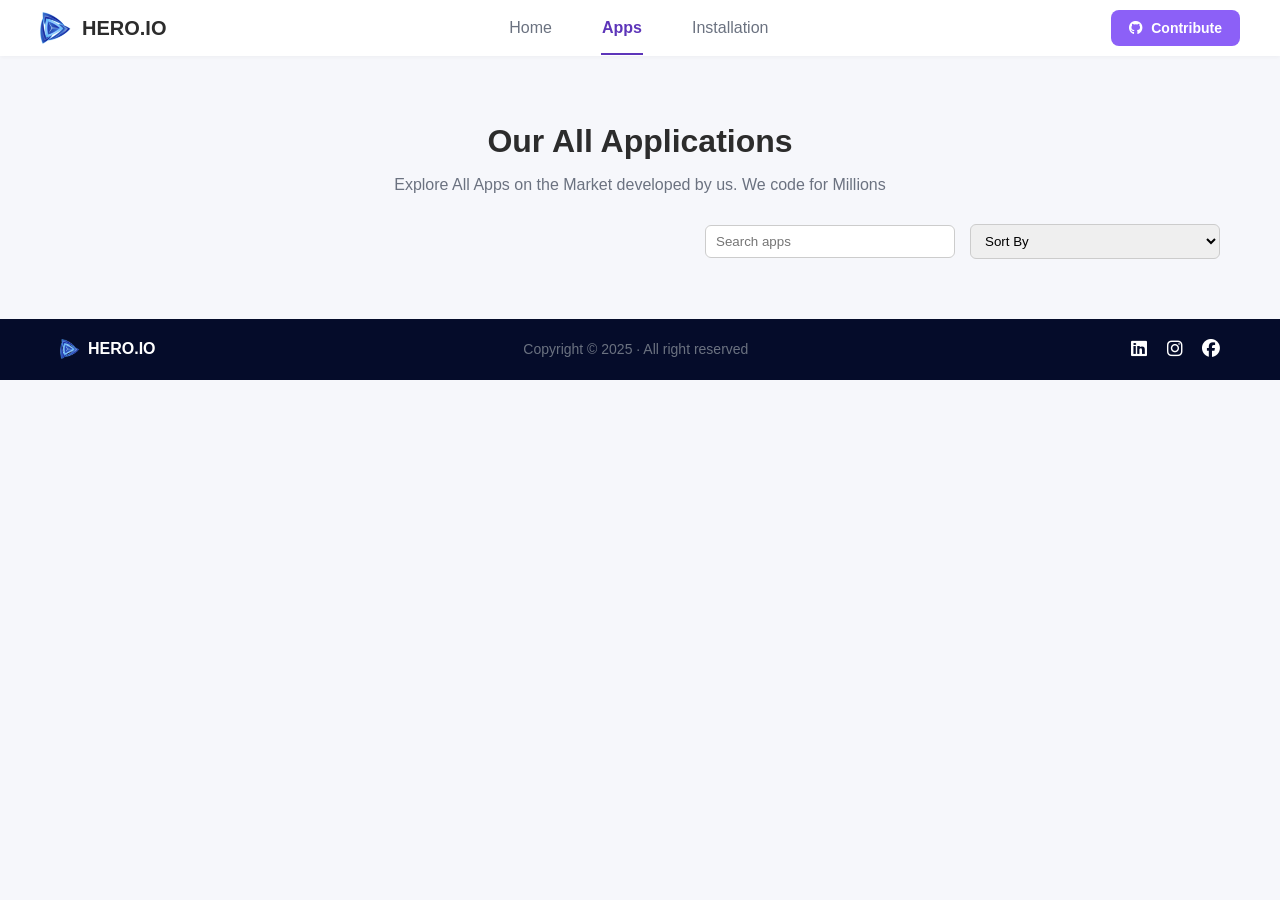
==== apps.html @ 2b55a593 "second commit" ====
<!doctype html>
<html lang="en">
  <head>
    <meta charset="utf-8" />
    <meta name="viewport" content="width=device-width,initial-scale=1" />
    <title>Hero IO — Apps</title>
    <link rel="stylesheet" href="style.css" />
    <link
      rel="stylesheet"
      href="https://cdnjs.cloudflare.com/ajax/libs/font-awesome/6.5.2/css/all.min.css"
    />
  </head>
  <body>
    <div class="site">
      <header class="site-header" role="banner">
        <div class="header-inner container">
          <a href="index.html" class="logo">
            <img src="assets/logo.png" alt="HERO.IO logo" class="logo-icon" />
            <div class="brand">HERO.IO</div>
          </a>

          <nav class="nav" role="navigation" aria-label="Main">
            <a href="index.html" class="nav-link">Home</a>
            <a href="apps.html" class="nav-link active">Apps</a>
            <a href="installation.html" class="nav-link">Installation</a>
          </nav>

          <a class="btn contribute" href="#" target="_blank" rel="noopener">
            <i class="fa-brands fa-github"></i>
            Contribute
          </a>
        </div>
      </header>

      <main class="container">
        <section class="apps-section" style="padding-top: 40px">
          <h2 style="text-align: center; font-size: 32px; margin-bottom: 10px">
            Our All Applications
          </h2>
          <p style="text-align: center">
            Explore All Apps on the Market developed by us. We code for Millions
          </p>

          <div class="apps-header">
            <p class="apps-count" id="appsCount"></p>
            <div class="apps-controls">
              <input id="search" placeholder="Search apps" />
              <select id="sortDropdown">
                <option value="none">Sort By</option>
                <option value="high-low">High-Low Downloads</option>
                <option value="low-high">Low-High Downloads</option>
              </select>
            </div>
          </div>

          <div id="appsGrid" class="app-grid" aria-live="polite"></div>

          <div
            id="noAppFound"
            class="error-page"
            style="display: none; text-align: center"
          >
            <img
              src="assets/App-Error.png"
              alt="No App Found Illustration"
              style="max-width: 300px"
            />
            <p style="font-weight: 600">No App Found</p>
            <p>Try refining your search query.</p>
          </div>
        </section>
      </main>

      <footer class="site-footer">
        <div class="container footer-inner">
          <div class="footer-logo">
            <img
              src="assets/logo.png"
              alt="HERO.IO logo"
              style="width: 20px; height: 20px"
            />
            HERO.IO
          </div>
          <div class="footer-text">Copyright © 2025 · All right reserved</div>
          <div class="social-links">
            <a href="#" aria-label="LinkedIn"
              ><i class="fab fa-linkedin"></i
            ></a>
            <a href="#" aria-label="Instagram"
              ><i class="fab fa-instagram"></i
            ></a>
            <a href="#" aria-label="Facebook"
              ><i class="fab fa-facebook"></i
            ></a>
          </div>
        </div>
      </footer>
    </div>

    <script src="data.js"></script>
    <script src="utils.js"></script>
    <script>
      let currentApps = [...window.appsData];

      function createCard(app) {
        const el = document.createElement("article");
        el.className = "app-card";
        el.setAttribute("tabindex", "0");
        el.innerHTML = `
                <img class="app-card-image" src="${app.image}" alt="${app.title} icon" onerror="this.src='assets/demo-app (1).webp'">
                <h3 class="app-card-title">${app.title}</h3>
                <div class="app-card-meta">
                    <span class="download-count">
                        <i class="fa-solid fa-download download-icon" style="font-size: 12px; vertical-align: middle;"></i>
                        ${formatDownloads(app.downloads)}
                    </span>
                    <span>•</span>
                    <span class="rating">${app.ratingAvg} <i class="fa-solid fa-star" style="font-size:10px;"></i></span>
                </div>
            `;
        el.addEventListener("click", () =>
          navigateTo("app-details.html?id=" + app.id),
        );
        return el;
      }

      function renderApps(appsToRender) {
        const grid = document.getElementById("appsGrid");
        const noAppFound = document.getElementById("noAppFound");
        const appsCount = document.getElementById("appsCount");

        grid.innerHTML = "";
        appsCount.textContent = `(${appsToRender.length}) Apps Found`;

        if (appsToRender.length === 0) {
          noAppFound.style.display = "block";
          grid.style.display = "none";
        } else {
          noAppFound.style.display = "none";
          grid.style.display = "grid";
          // Render the apps (duplicated to match the demo count of 32 cards)
          const duplicatedApps = [
            ...appsToRender,
            ...appsToRender,
            ...appsToRender,
            ...appsToRender,
          ];
          duplicatedApps.forEach((app) => grid.appendChild(createCard(app)));
        }
      }

      function applyFiltersAndSort() {
        showLoading(true);
        const query = document.getElementById("search").value.toLowerCase();
        const sortBy = document.getElementById("sortDropdown").value;

        // 1. Filter
        let filteredApps = window.appsData.filter(
          (app) =>
            app.title.toLowerCase().includes(query) ||
            app.companyName.toLowerCase().includes(query),
        );

        // 2. Sort
        if (sortBy === "high-low") {
          filteredApps.sort((a, b) => b.downloads - a.downloads);
        } else if (sortBy === "low-high") {
          filteredApps.sort((a, b) => a.downloads - b.downloads);
        }

        currentApps = filteredApps;
        renderApps(currentApps);
        // Hide loading after a slight delay to allow rendering
        setTimeout(() => showLoading(false), 100);
      }

      document
        .getElementById("search")
        .addEventListener("input", applyFiltersAndSort);
      document
        .getElementById("sortDropdown")
        .addEventListener("change", applyFiltersAndSort);

      document.addEventListener("DOMContentLoaded", () => {
        // Initial render (show all 12 apps, which are then duplicated to 32)
        applyFiltersAndSort();
      });
    </script>
  </body>
</html>
---- style.css ----
/* Base Styles */
:root {
  --text-dark: #2c2c2c;
  --text-light: #ffffff;
  --bg-light: #f6f7fb;
  --bg-dark: #050c2a; /* Dark Blue Header/Footer */
  --card-bg: #ffffff;
  --primary-color: #5d35b9; /* Purple Accent */
  --secondary-color: #8c60f7; /* Lighter Purple button */
  --rating-color: #ff9900; /* Orange for ratings */
  --install-color: #39ae44; /* Green for install/uninstall */
  --muted: #6b7280;
  --max-width: 1200px;
  --radius: 12px;
  --shadow: 0 4px 12px rgba(0, 0, 0, 0.05);
  --gap: 20px;
}

* {
  box-sizing: border-box;
}
html,
body {
  height: 100%;
}
body {
  margin: 0;
  font-family:
    -apple-system, BlinkMacSystemFont, "Segoe UI", Roboto, "Helvetica Neue",
    Arial, sans-serif;
  background: var(--bg-light);
  color: var(--text-dark);
  -webkit-font-smoothing: antialiased;
}
.container {
  max-width: var(--max-width);
  margin: 0 auto;
  padding: 0 20px;
}
a {
  text-decoration: none;
  color: var(--primary-color);
}
img {
  max-width: 100%;
  height: auto;
}

/* Header */
.site-header {
  background: var(--card-bg);
  box-shadow: 0 2px 4px rgba(0, 0, 0, 0.03);
}
.header-inner {
  display: flex;
  align-items: center;
  justify-content: space-between;
  padding: 10px 0;
}
.logo {
  display: flex;
  align-items: center;
  gap: 10px;
  text-decoration: none;
  color: var(--text-dark);
}
.logo-icon {
  width: 32px;
  height: 32px;
}
.brand {
  font-size: 20px;
  font-weight: 700;
}
.nav {
  display: flex;
  gap: 30px;
  align-items: center;
}
.nav-link {
  color: var(--muted);
  text-decoration: none;
  padding: 8px 10px;
  position: relative;
  transition: color 0.2s;
}
.nav-link.active {
  color: var(--primary-color);
  font-weight: 600;
}
.nav-link.active::after {
  content: "";
  position: absolute;
  bottom: -10px;
  left: 50%;
  transform: translateX(-50%);
  width: 70%;
  height: 2px;
  background: var(--primary-color);
}
.btn {
  display: inline-flex;
  align-items: center;
  justify-content: center;
  gap: 8px;
  padding: 10px 18px;
  border-radius: 8px;
  background: var(--secondary-color);
  color: var(--text-light);
  text-decoration: none;
  border: none;
  cursor: pointer;
  font-weight: 600;
  transition: background 0.2s;
}
.btn.contribute {
  background: var(--secondary-color);
  font-size: 14px;
}
.btn:disabled {
  background: #ccc;
  cursor: not-allowed;
}

/* Hero Section */
.hero-section {
  text-align: center;
  padding: 60px 0 40px;
}
.hero-section h1 {
  font-size: 48px;
  font-weight: 900;
  margin-bottom: 10px;
}
.hero-section h1 strong {
  color: var(--primary-color);
}
.hero-section p {
  color: var(--muted);
  max-width: 600px;
  margin: 0 auto 30px;
}
.hero-image {
  max-width: 400px;
  margin: 40px auto 30px;
}
.hero-ctas {
  display: flex;
  justify-content: center;
  gap: 15px;
}
.hero-ctas .btn {
  padding: 12px 25px;
  background: none;
  border: 1px solid #ddd;
  color: var(--text-dark);
}
.hero-ctas .btn:hover {
  border-color: var(--primary-color);
}
.hero-ctas .btn img {
  width: 20px;
}

/* Stats/Trusted Section */
.stats-section {
  text-align: center;
  background: var(--bg-dark);
  color: var(--text-light);
  padding: 30px 0;
  margin-bottom: 40px;
  box-shadow: 0 4px 10px rgba(0, 0, 0, 0.1);
}
.stats-section h2 {
  font-size: 28px;
  margin-bottom: 30px;
}
.stats-grid {
  display: flex;
  justify-content: center;
  gap: 60px;
}
.stat-card {
  text-align: center;
  padding: 15px;
}
.stat-value {
  font-size: 48px;
  font-weight: 800;
  color: var(--secondary-color);
}
.stat-label {
  font-size: 16px;
  color: var(--text-light);
  font-weight: 600;
  margin: 5px 0;
}
.stat-change {
  font-size: 12px;
  color: #10b981; /* Green for positive change */
}

/* Trending Apps / All Apps */
.apps-section {
  padding-top: 20px;
}
.apps-section h2 {
  text-align: center;
  margin-bottom: 10px;
}
.apps-section > p {
  text-align: center;
  margin-bottom: 30px;
  color: var(--muted);
}
.app-grid {
  display: grid;
  grid-template-columns: repeat(4, 1fr);
  gap: var(--gap);
  padding-bottom: 40px;
}

/* App Card */
.app-card {
  background: var(--card-bg);
  border-radius: var(--radius);
  padding: 20px 10px;
  box-shadow: var(--shadow);
  text-align: center;
  cursor: pointer;
  transition: transform 0.2s;
  min-height: 200px;
}
.app-card:hover {
  transform: translateY(-5px);
}
.app-card-image {
  width: 80px;
  height: 80px;
  border-radius: 12px;
  margin-bottom: 10px;
}
.app-card-title {
  font-size: 14px;
  font-weight: 600;
  margin: 5px 0 5px 0;
  white-space: nowrap;
  overflow: hidden;
  text-overflow: ellipsis;
}
.app-card-meta {
  font-size: 12px;
  color: var(--muted);
  display: flex;
  justify-content: center;
  align-items: center;
  gap: 5px;
}
.rating {
  font-weight: 600;
  color: var(--rating-color);
}
.download-count {
  color: var(--install-color);
}
.app-card-meta .download-icon {
  display: inline-block;
  width: 12px;
}

.show-all-btn {
  text-align: center;
  padding: 20px 0 40px;
}

/* Footer */
.site-footer {
  background: var(--bg-dark);
  padding: 20px 0;
  color: var(--muted);
}
.footer-inner {
  display: flex;
  justify-content: space-between;
  align-items: center;
}
.footer-logo {
  display: flex;
  align-items: center;
  gap: 8px;
  font-size: 16px;
  font-weight: 600;
  color: var(--text-light);
}
.footer-text {
  font-size: 14px;
}
.social-links a {
  margin-left: 15px;
  color: var(--text-light);
  font-size: 18px;
}

/* All Apps Page Controls */
.apps-header {
  display: flex;
  justify-content: space-between;
  align-items: center;
  margin-bottom: 20px;
}
.apps-count {
  font-weight: 700;
  color: var(--text-dark);
}
.apps-controls {
  display: flex;
  gap: 15px;
  align-items: center;
}
.apps-controls input,
.apps-controls select {
  padding: 8px 10px;
  border-radius: 6px;
  border: 1px solid #ccc;
  width: 250px;
}

/* App Details Page */
.app-details-header {
  display: flex;
  gap: 40px;
  align-items: center;
  padding: 40px 0 20px;
  border-bottom: 1px solid #eee;
}
.app-details-icon-container {
  width: 120px;
  height: 120px;
  flex-shrink: 0;
}
.app-details-icon {
  width: 100%;
  height: 100%;
  border-radius: 25px;
  box-shadow: var(--shadow);
}
.app-details-info h1 {
  font-size: 32px;
  margin: 0 0 5px 0;
}
.app-details-info p {
  color: var(--muted);
  margin: 0 0 25px 0;
}
.app-stats-grid {
  display: flex;
  gap: 30px;
  text-align: left;
  margin-bottom: 20px;
}
.app-stat-item {
  padding-right: 30px;
  border-right: 1px solid #eee;
}
.app-stat-item:last-child {
  border-right: none;
  padding-right: 0;
}
.app-stat-value {
  font-size: 24px;
  font-weight: 700;
  color: var(--bg-dark);
  margin-bottom: 5px;
}
.app-stat-label {
  font-size: 14px;
  color: var(--primary-color);
  font-weight: 500;
}
.install-btn-lg {
  padding: 12px 30px;
  font-size: 16px;
  margin-top: 10px;
  background: var(--install-color);
}
.install-btn-lg.installed {
  background: #ccc;
}

/* Ratings Breakdown (Horizontal Bar Chart) */
.ratings-section {
  padding: 20px 0 40px;
}
.ratings-section h2 {
  font-size: 24px;
  margin-bottom: 20px;
}
.ratings-chart {
  position: relative;
  padding-bottom: 30px;
  max-width: 800px;
  margin-top: 20px;
}
.ratings-bar-list {
  display: flex;
  flex-direction: column;
  gap: 8px;
}
.rating-row {
  display: flex;
  align-items: center;
  gap: 15px;
}
.star-label {
  width: 50px;
  text-align: left;
  font-size: 14px;
  color: var(--text-dark);
  font-weight: 500;
}
.rating-bar-container {
  flex-grow: 1;
  height: 15px;
  background: #e5e5e5;
  border-radius: 0;
}
.rating-bar {
  height: 100%;
  background: var(--rating-color);
  border-radius: 0;
}
.rating-x-axis {
  position: absolute;
  bottom: -20px;
  left: 70px;
  right: 0;
  display: flex;
  justify-content: space-between;
  font-size: 12px;
  color: var(--muted);
  border-top: 1px solid #ccc;
  padding-top: 5px;
}
.rating-x-axis span {
  position: relative;
  transform: translateX(50%);
}
.rating-x-axis .start {
  transform: translateX(0);
}
.rating-x-axis .end {
  transform: translateX(-50%);
}
.description-section p {
  line-height: 1.6;
  margin-bottom: 15px;
  color: var(--text-dark);
}

/* Installation Page */
.installed-app-list {
  padding: 40px 0;
}
.installed-app-item {
  display: flex;
  align-items: center;
  background: var(--card-bg);
  padding: 15px;
  border-radius: 8px;
  margin-bottom: 10px;
  box-shadow: 0 1px 3px rgba(0, 0, 0, 0.05);
}
.installed-app-item img {
  width: 60px;
  height: 60px;
  border-radius: 10px;
  margin-right: 20px;
}
.installed-app-details {
  flex-grow: 1;
}
.installed-app-details h3 {
  margin: 0;
  font-size: 18px;
}
.installed-app-meta {
  font-size: 13px;
  color: var(--muted);
}
.installed-app-meta .download-icon {
  display: inline-block;
  width: 12px;
  margin-right: 3px;
  vertical-align: middle;
}
.installed-app-meta span.rating {
  color: var(--rating-color);
}
.installed-app-item button {
  background: var(--install-color);
  padding: 8px 15px;
}
.install-controls {
  display: flex;
  justify-content: space-between;
  align-items: center;
  margin-bottom: 20px;
}

/* Error Pages */
.error-page {
  text-align: center;
  padding: 60px 20px;
}
.error-page img {
  max-width: 400px;
  margin: 30px auto;
}
.error-page h1 {
  font-size: 36px;
  color: var(--bg-dark);
  margin-bottom: 10px;
}
.error-page p {
  color: var(--muted);
  margin-bottom: 30px;
}
.error-page .btn {
  background: var(--secondary-color);
}
.app-not-found-image {
  max-width: 450px !important;
}

/* --- Toast Notification Styles --- */
#toastContainer {
  position: fixed;
  top: 20px;
  right: 20px;
  z-index: 1000;
  display: flex;
  flex-direction: column;
  gap: 10px;
}
.toast {
  background-color: var(--primary-color);
  color: var(--text-light);
  padding: 12px 20px;
  border-radius: 8px;
  box-shadow: 0 4px 12px rgba(0, 0, 0, 0.2);
  opacity: 0;
  visibility: hidden;
  transform: translateY(-20px);
  transition:
    opacity 0.5s,
    transform 0.5s,
    visibility 0.5s;
  font-size: 14px;
}
.toast.show {
  opacity: 1;
  visibility: visible;
  transform: translateY(0);
}
.toast.error {
  background-color: #ef4444; /* Red for errors/uninstalls */
}

/* --- Loading Overlay Styles --- */
#loadingOverlay {
  position: fixed;
  top: 0;
  left: 0;
  width: 100%;
  height: 100%;
  background: rgba(255, 255, 255, 0.85);
  display: none;
  justify-content: center;
  align-items: center;
  z-index: 999;
  opacity: 0;
  transition: opacity 0.3s;
}
#loadingOverlay.show {
  display: flex;
  opacity: 1;
}
.loader {
  width: 50px;
  height: 50px;
  border: 5px solid var(--bg-dark);
  border-bottom-color: var(--primary-color);
  border-radius: 50%;
  display: inline-block;
  box-sizing: border-box;
  animation: rotation 1s linear infinite;
}
@keyframes rotation {
  0% {
    transform: rotate(0deg);
  }
  100% {
    transform: rotate(360deg);
  }
}

/* Media Queries (Responsiveness) */
@media (max-width: 1000px) {
  .app-grid {
    grid-template-columns: repeat(3, 1fr);
  }
}
@media (max-width: 768px) {
  .nav {
    display: none;
  }
  .header-inner {
    justify-content: space-between;
  }
  .btn.contribute {
    padding: 8px 15px;
  }
  .app-grid {
    grid-template-columns: repeat(2, 1fr);
  }
  .stats-grid {
    flex-direction: column;
    gap: 20px;
  }
  .app-details-header {
    flex-direction: column;
    text-align: center;
    gap: 20px;
  }
  .app-stats-grid {
    justify-content: center;
  }
  .app-stat-item {
    border-right: none;
    padding-right: 0;
  }
  .apps-header {
    flex-direction: column;
    align-items: flex-start;
  }
  .apps-controls {
    justify-content: flex-start;
    margin-top: 10px;
  }
  .apps-controls input {
    width: 100%;
  }
}
@media (max-width: 480px) {
  .app-grid {
    grid-template-columns: 1fr;
  }
  .hero-section h1 {
    font-size: 36px;
  }
  .hero-ctas {
    flex-direction: column;
  }
}
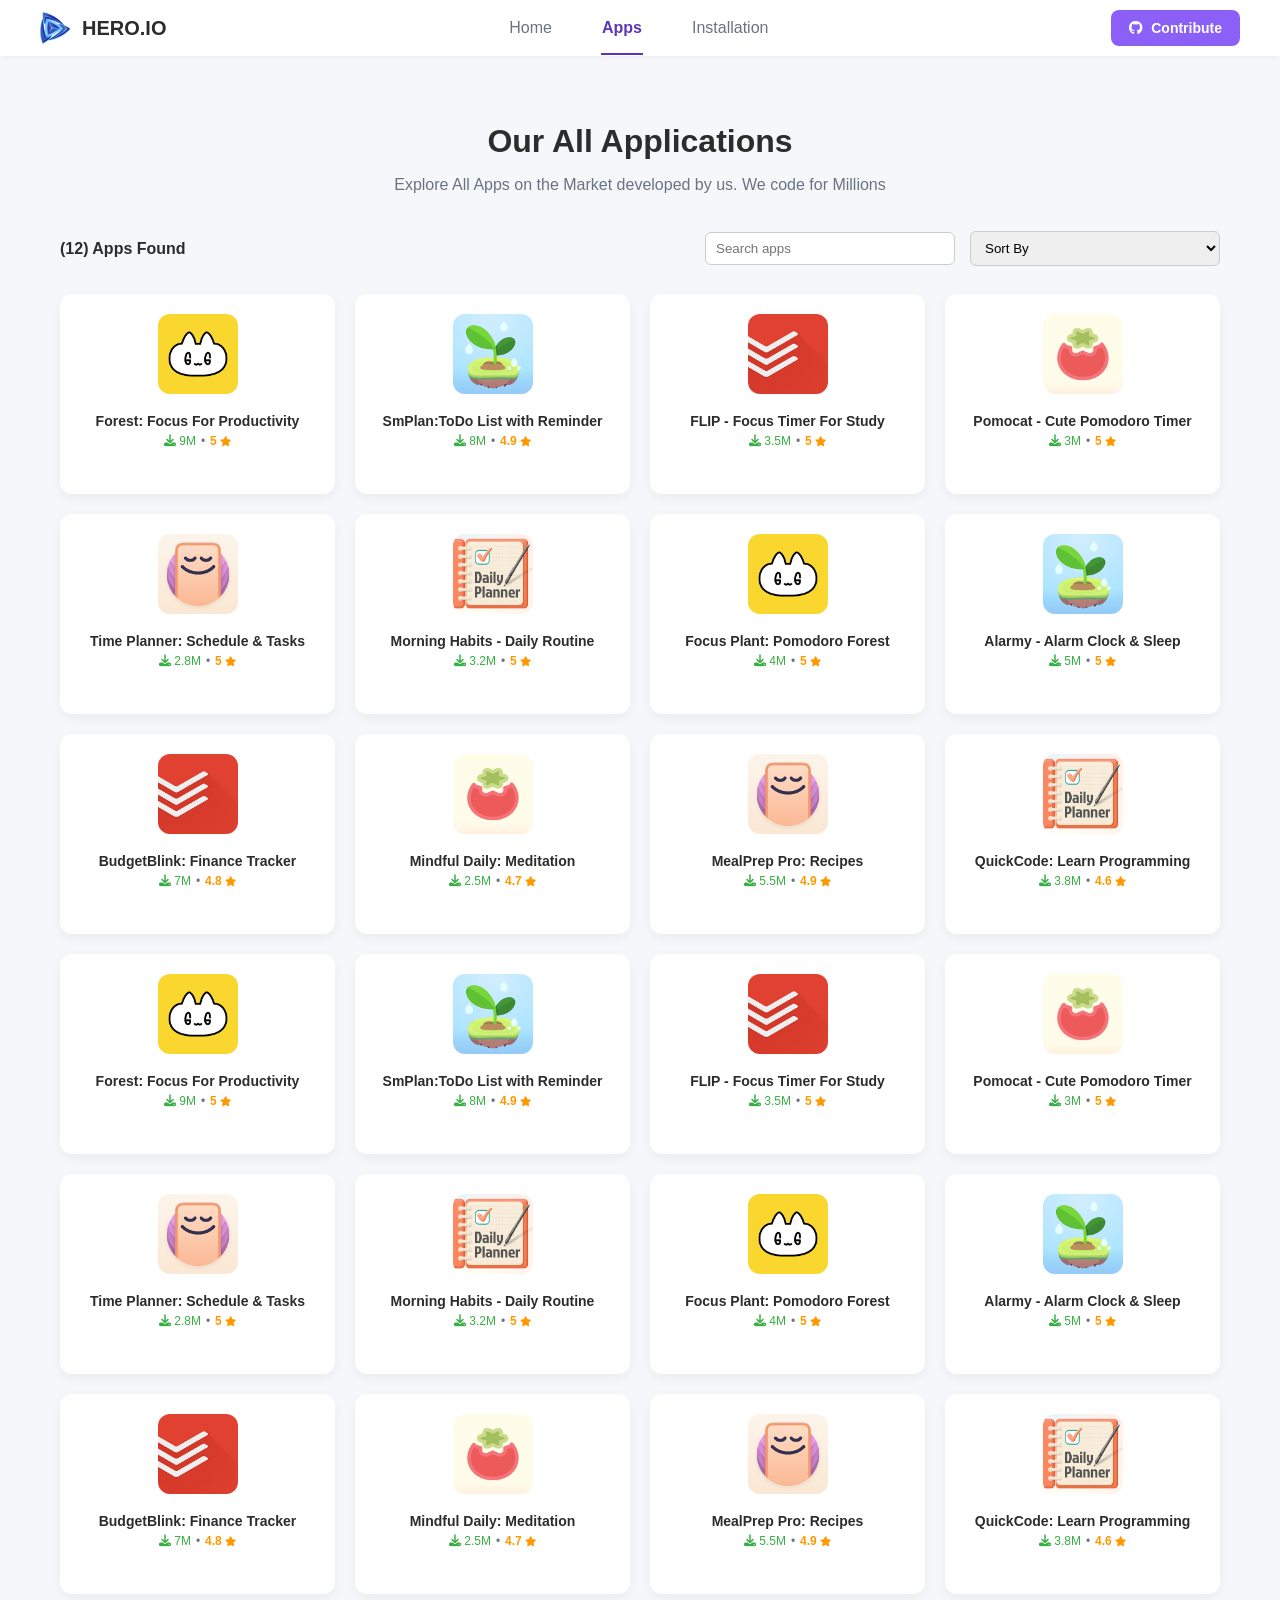
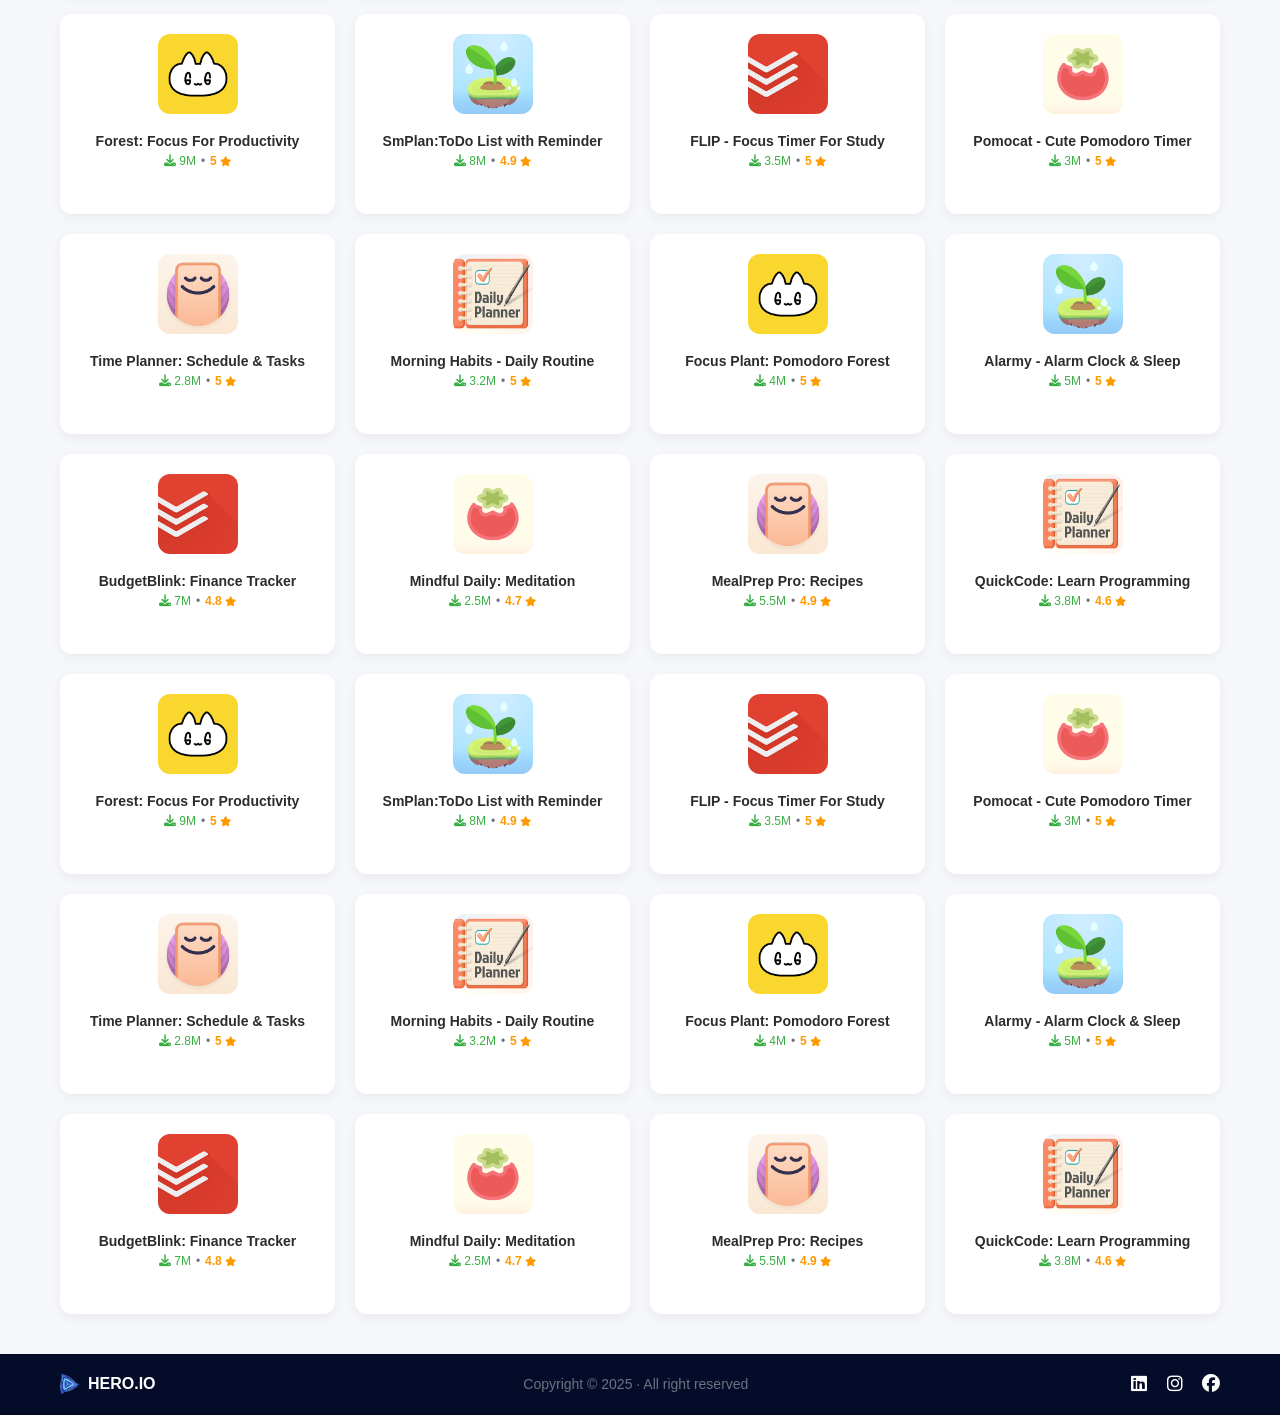
==== commit 65321f06: "added error page" ====
--- a/apps.html
+++ b/apps.html
@@ -25,7 +25,12 @@
             <a href="installation.html" class="nav-link">Installation</a>
           </nav>
 
-          <a class="btn contribute" href="#" target="_blank" rel="noopener">
+          <a
+            class="btn contribute"
+            href="https://github.com/masuma01199"
+            target="_blank"
+            rel="noopener"
+          >
             <i class="fa-brands fa-github"></i>
             Contribute
           </a>
